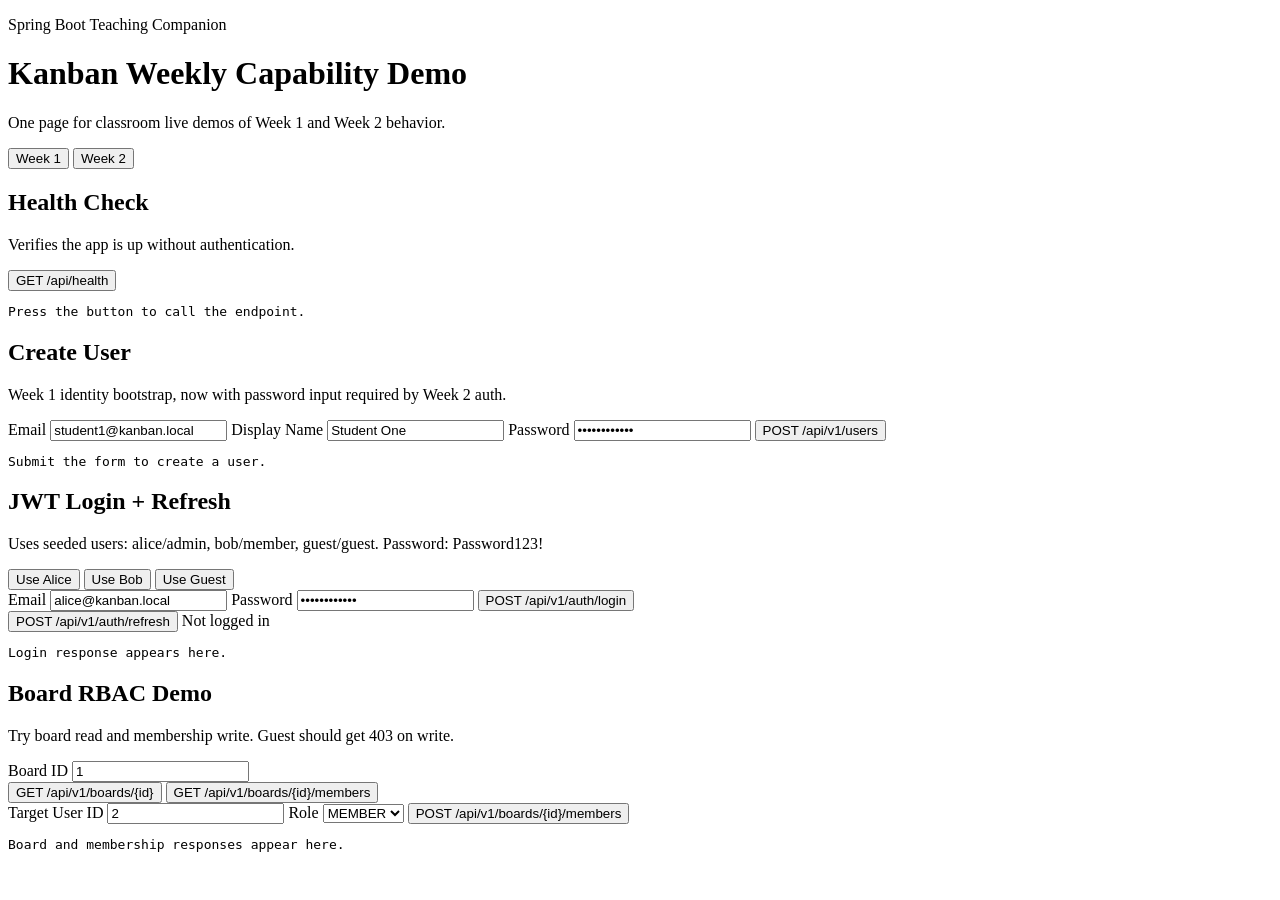
==== src/main/resources/static/teaching-demo.html @ 4aebefaa "add html." ====
<!doctype html>
<html lang="en">
<head>
    <meta charset="UTF-8">
    <meta name="viewport" content="width=device-width, initial-scale=1.0">
    <title>Kanban Teaching Demo</title>
    <link rel="stylesheet" href="/assets/teaching-demo.css">
</head>
<body>
<main class="page">
    <header class="hero">
        <p class="eyebrow">Spring Boot Teaching Companion</p>
        <h1>Kanban Weekly Capability Demo</h1>
        <p class="subtitle">One page for classroom live demos of Week 1 and Week 2 behavior.</p>
        <div class="week-switch" role="tablist" aria-label="Week selector">
            <button id="tab-week1" class="week-tab active" data-week="week1" role="tab" aria-selected="true">Week 1</button>
            <button id="tab-week2" class="week-tab" data-week="week2" role="tab" aria-selected="false">Week 2</button>
        </div>
    </header>

    <section id="week1" class="week-panel active" role="tabpanel" aria-labelledby="tab-week1">
        <article class="card">
            <h2>Health Check</h2>
            <p>Verifies the app is up without authentication.</p>
            <button id="week1-health-btn">GET /api/health</button>
            <pre id="week1-health-output" class="output">Press the button to call the endpoint.</pre>
        </article>

        <article class="card">
            <h2>Create User</h2>
            <p>Week 1 identity bootstrap, now with password input required by Week 2 auth.</p>
            <form id="week1-user-form" class="stack">
                <label>Email
                    <input id="week1-email" type="email" value="student1@kanban.local" required>
                </label>
                <label>Display Name
                    <input id="week1-display-name" type="text" value="Student One" required>
                </label>
                <label>Password
                    <input id="week1-password" type="password" value="Password123!" minlength="8" required>
                </label>
                <button type="submit">POST /api/v1/users</button>
            </form>
            <pre id="week1-user-output" class="output">Submit the form to create a user.</pre>
        </article>
    </section>

    <section id="week2" class="week-panel" role="tabpanel" aria-labelledby="tab-week2">
        <article class="card">
            <h2>JWT Login + Refresh</h2>
            <p>Uses seeded users: alice/admin, bob/member, guest/guest. Password: Password123!</p>
            <div class="inline-actions">
                <button class="preset-btn" data-email="alice@kanban.local">Use Alice</button>
                <button class="preset-btn" data-email="bob@kanban.local">Use Bob</button>
                <button class="preset-btn" data-email="guest@kanban.local">Use Guest</button>
            </div>
            <form id="week2-login-form" class="stack">
                <label>Email
                    <input id="week2-email" type="email" value="alice@kanban.local" required>
                </label>
                <label>Password
                    <input id="week2-password" type="password" value="Password123!" minlength="8" required>
                </label>
                <button type="submit">POST /api/v1/auth/login</button>
            </form>
            <div class="inline-actions">
                <button id="week2-refresh-btn">POST /api/v1/auth/refresh</button>
                <span id="week2-auth-state" class="badge">Not logged in</span>
            </div>
            <pre id="week2-auth-output" class="output">Login response appears here.</pre>
        </article>

        <article class="card">
            <h2>Board RBAC Demo</h2>
            <p>Try board read and membership write. Guest should get 403 on write.</p>
            <form id="week2-board-form" class="stack">
                <label>Board ID
                    <input id="week2-board-id" type="number" value="1" min="1" required>
                </label>
                <div class="inline-actions">
                    <button type="button" id="week2-board-btn">GET /api/v1/boards/{id}</button>
                    <button type="button" id="week2-members-btn">GET /api/v1/boards/{id}/members</button>
                </div>
            </form>
            <form id="week2-member-write-form" class="stack">
                <label>Target User ID
                    <input id="week2-target-user" type="number" value="2" min="1" required>
                </label>
                <label>Role
                    <select id="week2-role">
                        <option>ADMIN</option>
                        <option selected>MEMBER</option>
                        <option>GUEST</option>
                    </select>
                </label>
                <button type="submit">POST /api/v1/boards/{id}/members</button>
            </form>
            <pre id="week2-board-output" class="output">Board and membership responses appear here.</pre>
        </article>
    </section>
</main>
<script src="/assets/teaching-demo.js"></script>
</body>
</html>
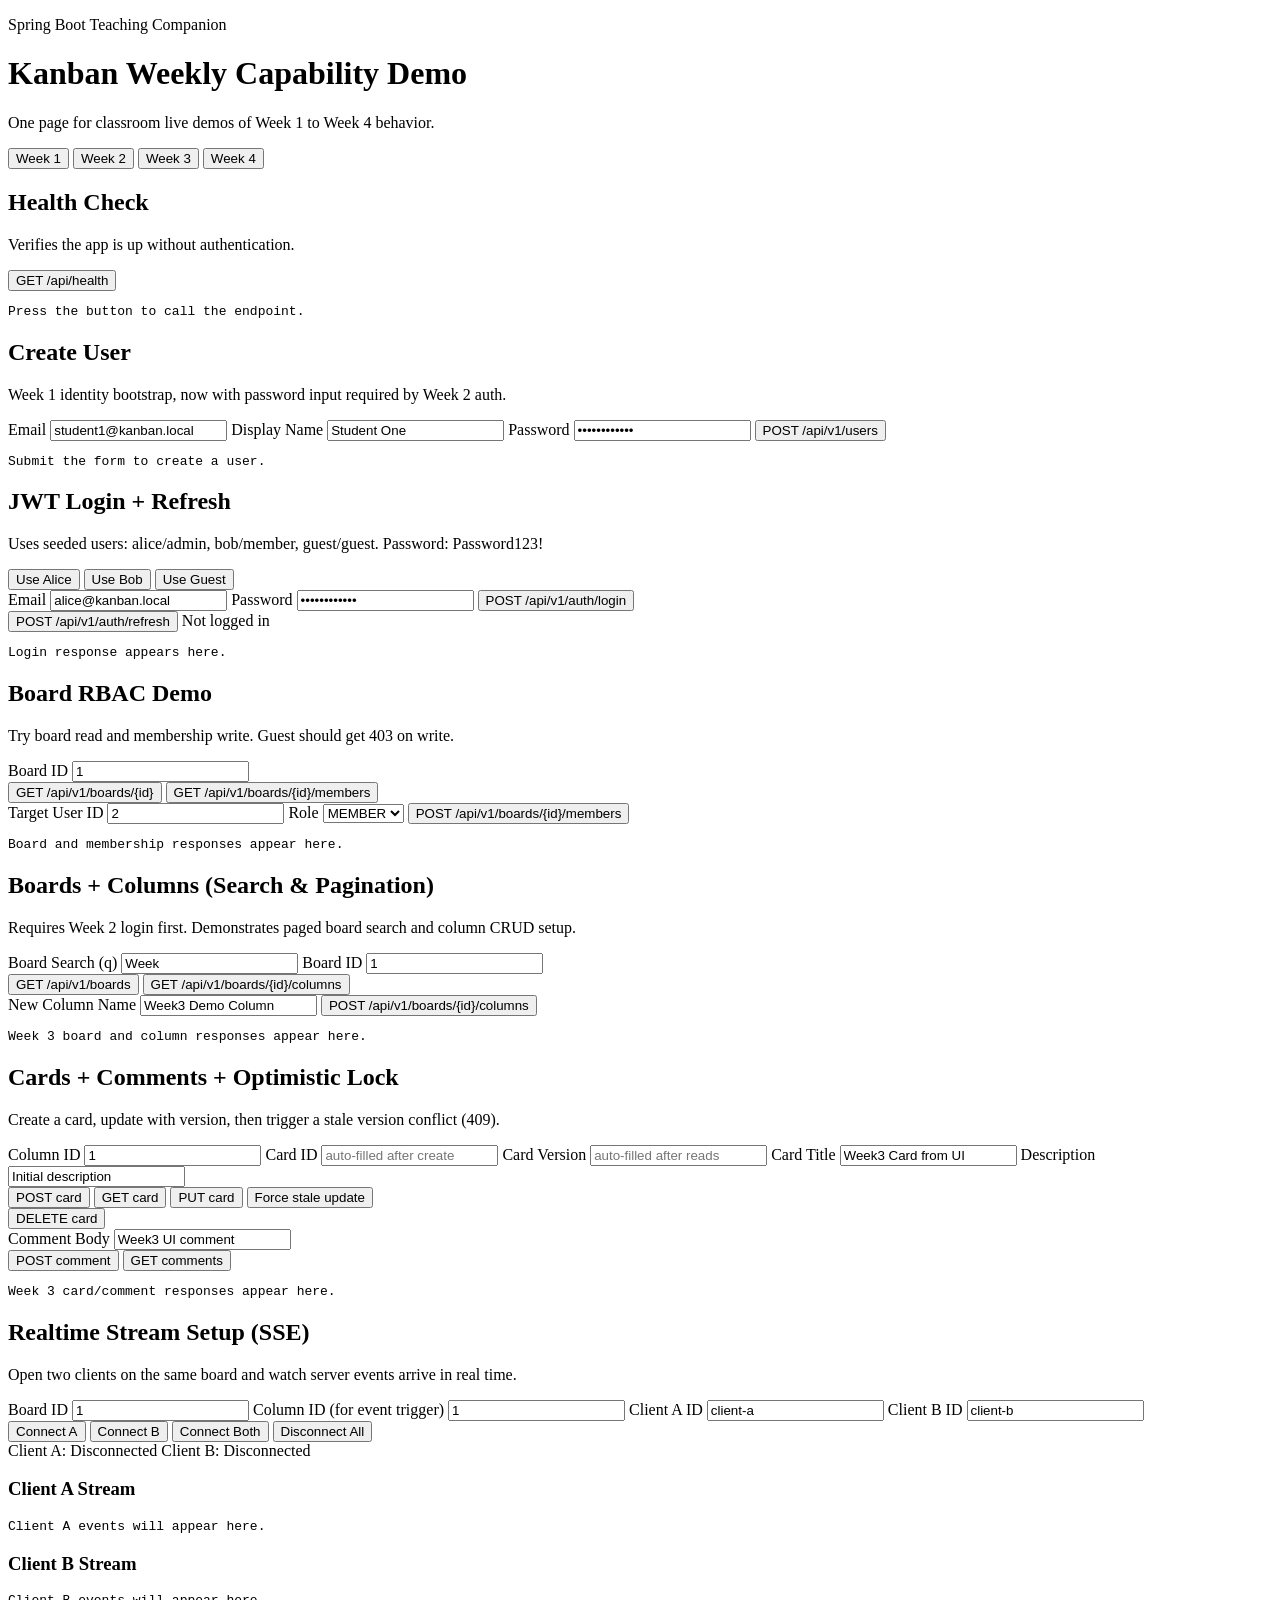
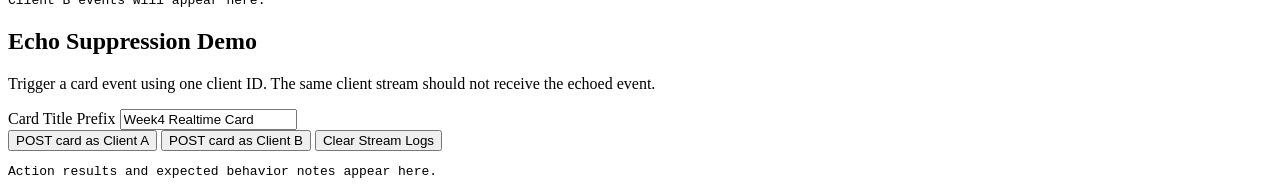
==== commit 43d853f6: "Week 3 & week 4." ====
--- a/src/main/resources/static/teaching-demo.html
+++ b/src/main/resources/static/teaching-demo.html
@@ -11,10 +11,12 @@
     <header class="hero">
         <p class="eyebrow">Spring Boot Teaching Companion</p>
         <h1>Kanban Weekly Capability Demo</h1>
-        <p class="subtitle">One page for classroom live demos of Week 1 and Week 2 behavior.</p>
+        <p class="subtitle">One page for classroom live demos of Week 1 to Week 4 behavior.</p>
         <div class="week-switch" role="tablist" aria-label="Week selector">
             <button id="tab-week1" class="week-tab active" data-week="week1" role="tab" aria-selected="true">Week 1</button>
             <button id="tab-week2" class="week-tab" data-week="week2" role="tab" aria-selected="false">Week 2</button>
+            <button id="tab-week3" class="week-tab" data-week="week3" role="tab" aria-selected="false">Week 3</button>
+            <button id="tab-week4" class="week-tab" data-week="week4" role="tab" aria-selected="false">Week 4</button>
         </div>
     </header>
 
@@ -98,6 +100,128 @@
             <pre id="week2-board-output" class="output">Board and membership responses appear here.</pre>
         </article>
     </section>
+
+    <section id="week3" class="week-panel" role="tabpanel" aria-labelledby="tab-week3">
+        <article class="card">
+            <h2>Boards + Columns (Search & Pagination)</h2>
+            <p>Requires Week 2 login first. Demonstrates paged board search and column CRUD setup.</p>
+            <form id="week3-board-search-form" class="stack">
+                <label>Board Search (q)
+                    <input id="week3-board-query" type="text" value="Week">
+                </label>
+                <label>Board ID
+                    <input id="week3-board-id" type="number" value="1" min="1" required>
+                </label>
+                <div class="inline-actions">
+                    <button type="button" id="week3-search-boards-btn">GET /api/v1/boards</button>
+                    <button type="button" id="week3-list-columns-btn">GET /api/v1/boards/{id}/columns</button>
+                </div>
+            </form>
+            <form id="week3-create-column-form" class="stack">
+                <label>New Column Name
+                    <input id="week3-column-name" type="text" value="Week3 Demo Column" required>
+                </label>
+                <button type="submit">POST /api/v1/boards/{id}/columns</button>
+            </form>
+            <pre id="week3-board-output" class="output">Week 3 board and column responses appear here.</pre>
+        </article>
+
+        <article class="card">
+            <h2>Cards + Comments + Optimistic Lock</h2>
+            <p>Create a card, update with version, then trigger a stale version conflict (409).</p>
+            <form id="week3-card-form" class="stack">
+                <label>Column ID
+                    <input id="week3-column-id" type="number" value="1" min="1" required>
+                </label>
+                <label>Card ID
+                    <input id="week3-card-id" type="number" value="" min="1" placeholder="auto-filled after create">
+                </label>
+                <label>Card Version
+                    <input id="week3-card-version" type="number" value="" min="0" placeholder="auto-filled after reads">
+                </label>
+                <label>Card Title
+                    <input id="week3-card-title" type="text" value="Week3 Card from UI" required>
+                </label>
+                <label>Description
+                    <input id="week3-card-description" type="text" value="Initial description">
+                </label>
+                <div class="inline-actions">
+                    <button type="button" id="week3-create-card-btn">POST card</button>
+                    <button type="button" id="week3-get-card-btn">GET card</button>
+                    <button type="button" id="week3-update-card-btn">PUT card</button>
+                    <button type="button" id="week3-stale-update-btn">Force stale update</button>
+                </div>
+                <button type="button" id="week3-delete-card-btn">DELETE card</button>
+            </form>
+            <form id="week3-comment-form" class="stack">
+                <label>Comment Body
+                    <input id="week3-comment-body" type="text" value="Week3 UI comment" required>
+                </label>
+                <div class="inline-actions">
+                    <button type="button" id="week3-create-comment-btn">POST comment</button>
+                    <button type="button" id="week3-list-comments-btn">GET comments</button>
+                </div>
+            </form>
+            <pre id="week3-card-output" class="output">Week 3 card/comment responses appear here.</pre>
+        </article>
+    </section>
+
+    <section id="week4" class="week-panel" role="tabpanel" aria-labelledby="tab-week4">
+        <article class="card">
+            <h2>Realtime Stream Setup (SSE)</h2>
+            <p>Open two clients on the same board and watch server events arrive in real time.</p>
+            <form id="week4-stream-form" class="stack">
+                <label>Board ID
+                    <input id="week4-board-id" type="number" value="1" min="1" required>
+                </label>
+                <label>Column ID (for event trigger)
+                    <input id="week4-column-id" type="number" value="1" min="1" required>
+                </label>
+                <label>Client A ID
+                    <input id="week4-client-a-id" type="text" value="client-a" required>
+                </label>
+                <label>Client B ID
+                    <input id="week4-client-b-id" type="text" value="client-b" required>
+                </label>
+                <div class="inline-actions">
+                    <button type="button" id="week4-connect-a-btn">Connect A</button>
+                    <button type="button" id="week4-connect-b-btn">Connect B</button>
+                    <button type="button" id="week4-connect-both-btn">Connect Both</button>
+                    <button type="button" id="week4-disconnect-all-btn">Disconnect All</button>
+                </div>
+            </form>
+            <div class="inline-actions">
+                <span class="badge offline" id="week4-client-a-state">Client A: Disconnected</span>
+                <span class="badge offline" id="week4-client-b-state">Client B: Disconnected</span>
+            </div>
+            <div class="dual-output">
+                <div>
+                    <h3>Client A Stream</h3>
+                    <pre id="week4-client-a-output" class="output">Client A events will appear here.</pre>
+                </div>
+                <div>
+                    <h3>Client B Stream</h3>
+                    <pre id="week4-client-b-output" class="output">Client B events will appear here.</pre>
+                </div>
+            </div>
+        </article>
+
+        <article class="card">
+            <h2>Echo Suppression Demo</h2>
+            <p>Trigger a card event using one client ID. The same client stream should not receive the echoed event.</p>
+            <form id="week4-trigger-form" class="stack">
+                <label>Card Title Prefix
+                    <input id="week4-card-title-prefix" type="text" value="Week4 Realtime Card" required>
+                </label>
+                <div class="inline-actions">
+                    <button type="button" id="week4-create-from-a-btn">POST card as Client A</button>
+                    <button type="button" id="week4-create-from-b-btn">POST card as Client B</button>
+                    <button type="button" id="week4-clear-logs-btn">Clear Stream Logs</button>
+                </div>
+            </form>
+            <pre id="week4-action-output" class="output">Action results and expected behavior notes appear here.</pre>
+        </article>
+    </section>
 </main>
 <script src="/assets/teaching-demo.js"></script>
 </body>
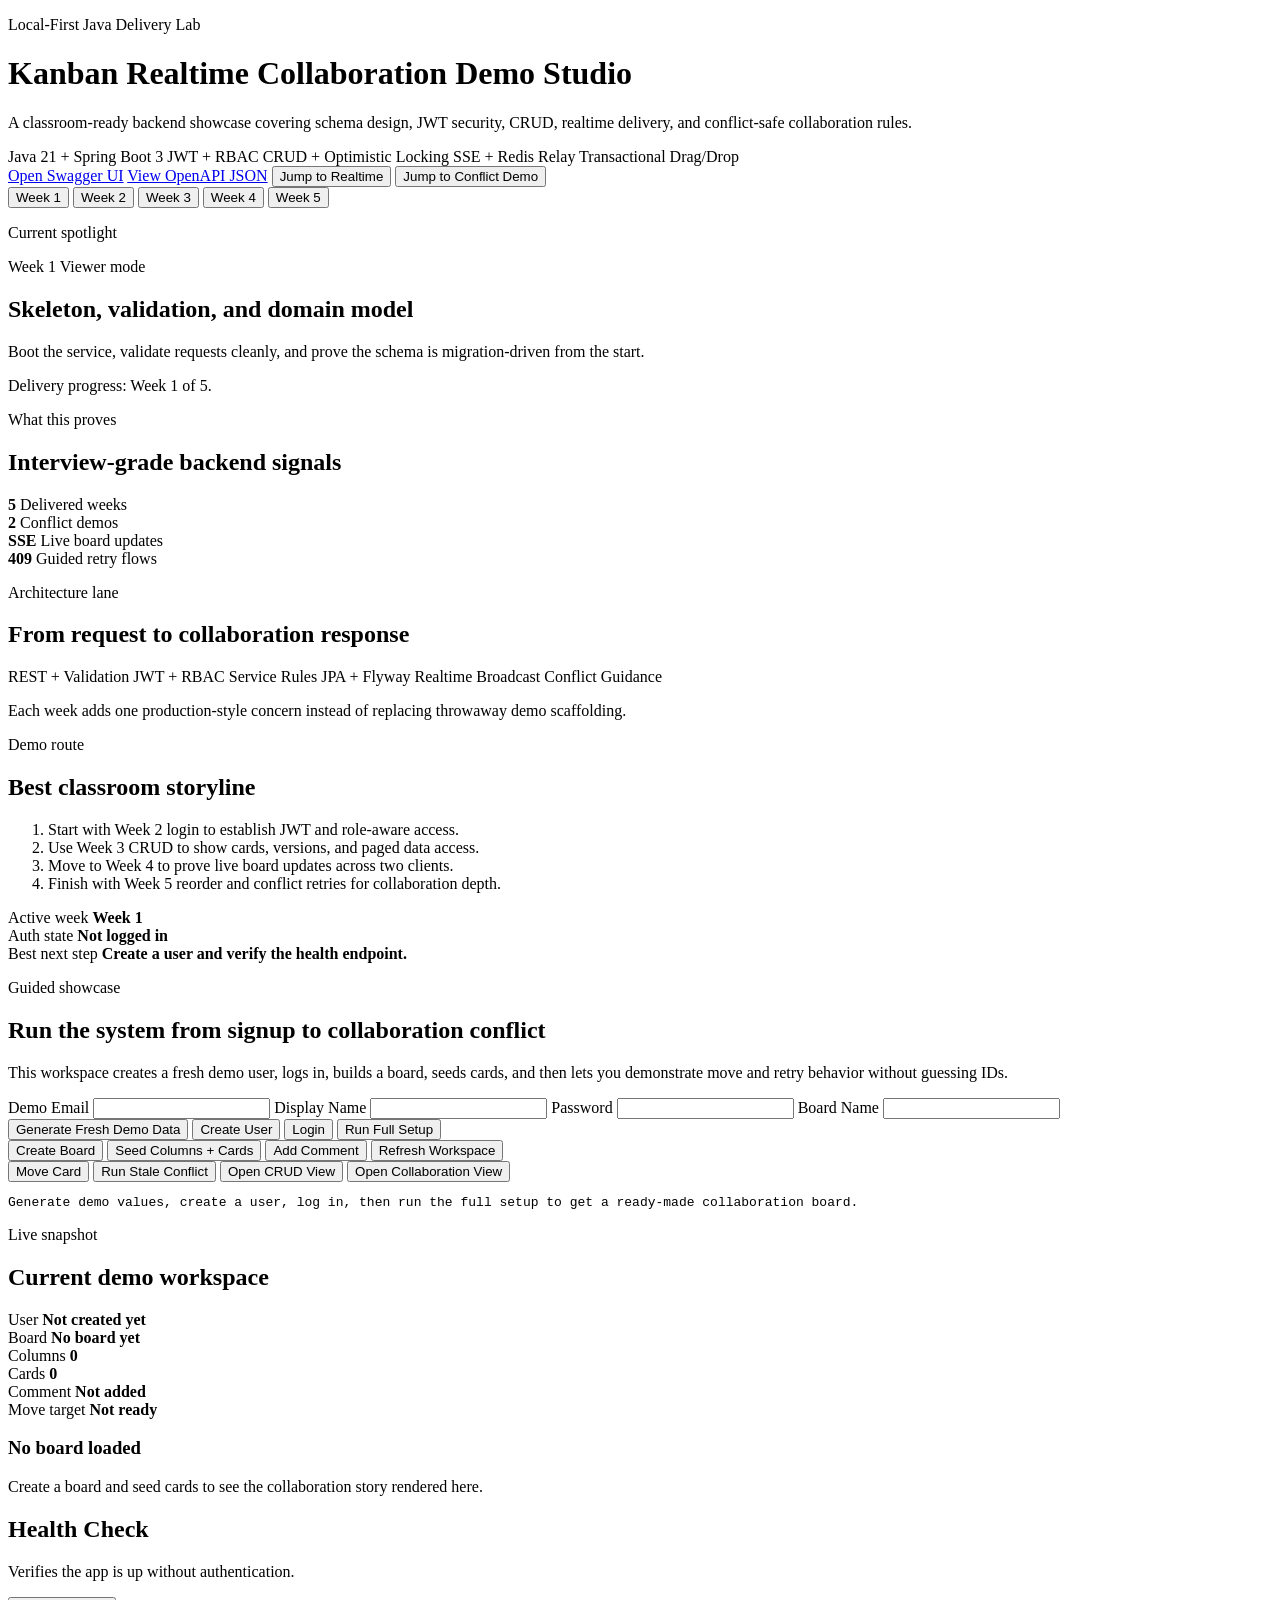
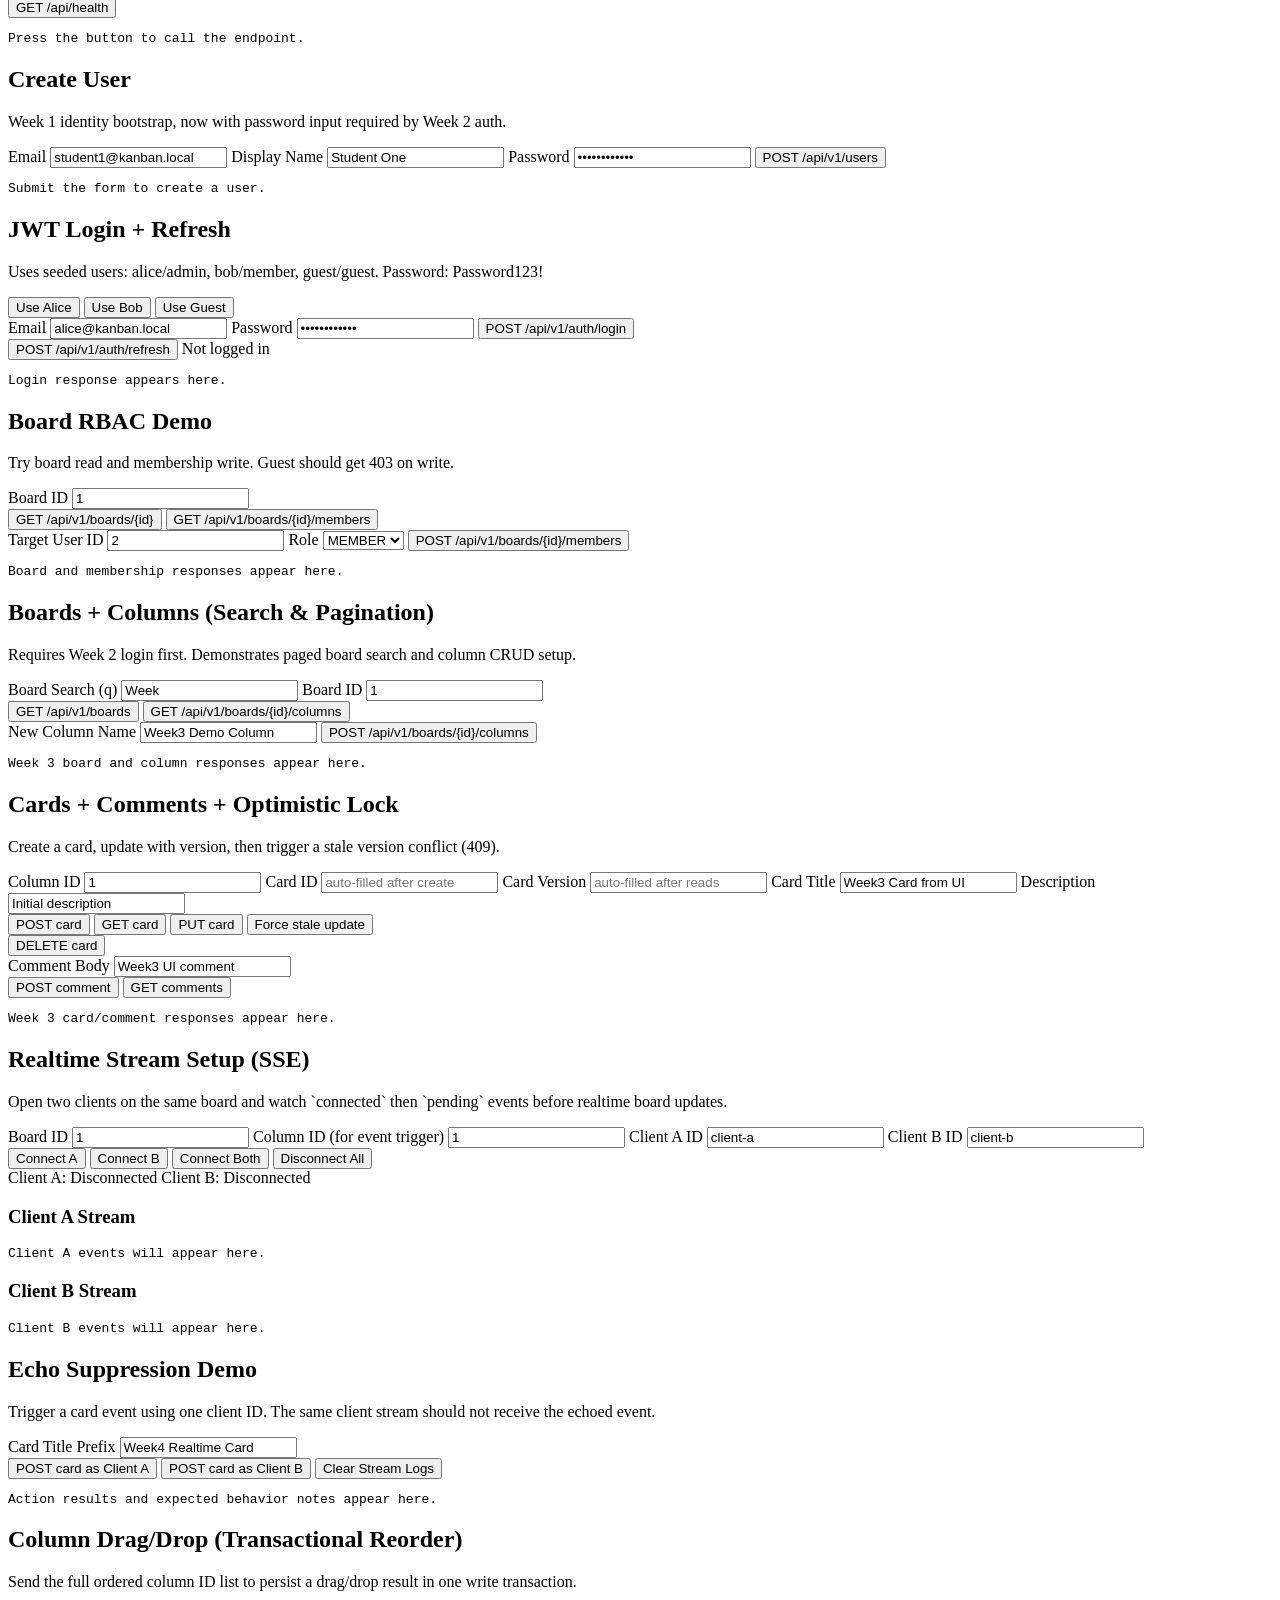
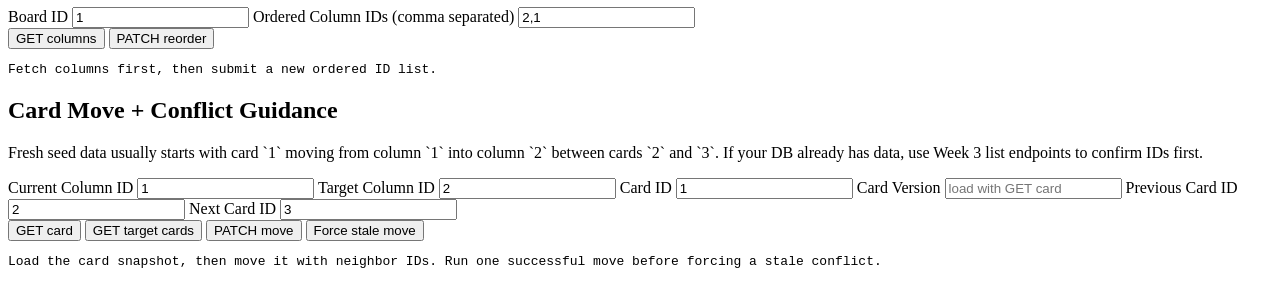
==== commit c2759544: "week 5." ====
--- a/src/main/resources/static/teaching-demo.html
+++ b/src/main/resources/static/teaching-demo.html
@@ -9,16 +9,198 @@
 <body>
 <main class="page">
     <header class="hero">
-        <p class="eyebrow">Spring Boot Teaching Companion</p>
-        <h1>Kanban Weekly Capability Demo</h1>
-        <p class="subtitle">One page for classroom live demos of Week 1 to Week 4 behavior.</p>
-        <div class="week-switch" role="tablist" aria-label="Week selector">
-            <button id="tab-week1" class="week-tab active" data-week="week1" role="tab" aria-selected="true">Week 1</button>
-            <button id="tab-week2" class="week-tab" data-week="week2" role="tab" aria-selected="false">Week 2</button>
-            <button id="tab-week3" class="week-tab" data-week="week3" role="tab" aria-selected="false">Week 3</button>
-            <button id="tab-week4" class="week-tab" data-week="week4" role="tab" aria-selected="false">Week 4</button>
+        <div class="hero-copy">
+            <p class="eyebrow">Local-First Java Delivery Lab</p>
+            <h1>Kanban Realtime Collaboration Demo Studio</h1>
+            <p class="subtitle">A classroom-ready backend showcase covering schema design, JWT security, CRUD, realtime delivery, and conflict-safe collaboration rules.</p>
+            <div class="capability-ribbon" aria-label="Project strengths">
+                <span class="capability-pill">Java 21 + Spring Boot 3</span>
+                <span class="capability-pill">JWT + RBAC</span>
+                <span class="capability-pill">CRUD + Optimistic Locking</span>
+                <span class="capability-pill">SSE + Redis Relay</span>
+                <span class="capability-pill">Transactional Drag/Drop</span>
+            </div>
+            <div class="hero-actions">
+                <a class="action-link" href="/swagger-ui.html" target="_blank" rel="noreferrer">Open Swagger UI</a>
+                <a class="action-link muted" href="/v3/api-docs" target="_blank" rel="noreferrer">View OpenAPI JSON</a>
+                <button type="button" class="action-link action-link--button" data-target-week="week4">Jump to Realtime</button>
+                <button type="button" class="action-link action-link--button" data-target-week="week5">Jump to Conflict Demo</button>
+            </div>
+            <div class="week-switch" role="tablist" aria-label="Week selector">
+                <button id="tab-week1" class="week-tab active" data-week="week1" role="tab" aria-selected="true">Week 1</button>
+                <button id="tab-week2" class="week-tab" data-week="week2" role="tab" aria-selected="false">Week 2</button>
+                <button id="tab-week3" class="week-tab" data-week="week3" role="tab" aria-selected="false">Week 3</button>
+                <button id="tab-week4" class="week-tab" data-week="week4" role="tab" aria-selected="false">Week 4</button>
+                <button id="tab-week5" class="week-tab" data-week="week5" role="tab" aria-selected="false">Week 5</button>
+            </div>
         </div>
+        <aside class="hero-spotlight" aria-label="Current week spotlight">
+            <p class="section-kicker">Current spotlight</p>
+            <div class="spotlight-meta">
+                <span id="spotlight-week-label" class="spotlight-chip">Week 1</span>
+                <span id="spotlight-auth" class="spotlight-chip spotlight-chip--soft">Viewer mode</span>
+            </div>
+            <h2 id="spotlight-title">Skeleton, validation, and domain model</h2>
+            <p id="spotlight-summary" class="spotlight-summary">Boot the service, validate requests cleanly, and prove the schema is migration-driven from the start.</p>
+            <div class="progress-block">
+                <div class="progress-track" aria-hidden="true">
+                    <span id="spotlight-progress" class="progress-fill"></span>
+                </div>
+                <p id="spotlight-progress-copy" class="progress-copy">Delivery progress: Week 1 of 5.</p>
+            </div>
+            <div id="spotlight-tags" class="spotlight-tags" aria-label="Current week technologies"></div>
+            <ul id="spotlight-points" class="spotlight-points"></ul>
+        </aside>
     </header>
+
+    <section class="proof-grid" aria-label="Project overview">
+        <article class="proof-card">
+            <p class="section-kicker">What this proves</p>
+            <h2>Interview-grade backend signals</h2>
+            <div class="metric-grid">
+                <div class="metric-tile">
+                    <strong>5</strong>
+                    <span>Delivered weeks</span>
+                </div>
+                <div class="metric-tile">
+                    <strong>2</strong>
+                    <span>Conflict demos</span>
+                </div>
+                <div class="metric-tile">
+                    <strong>SSE</strong>
+                    <span>Live board updates</span>
+                </div>
+                <div class="metric-tile">
+                    <strong>409</strong>
+                    <span>Guided retry flows</span>
+                </div>
+            </div>
+        </article>
+
+        <article class="proof-card">
+            <p class="section-kicker">Architecture lane</p>
+            <h2>From request to collaboration response</h2>
+            <div class="flow-lane" aria-label="Architecture flow">
+                <span class="flow-node">REST + Validation</span>
+                <span class="flow-node">JWT + RBAC</span>
+                <span class="flow-node">Service Rules</span>
+                <span class="flow-node">JPA + Flyway</span>
+                <span class="flow-node">Realtime Broadcast</span>
+                <span class="flow-node">Conflict Guidance</span>
+            </div>
+            <p class="support-copy">Each week adds one production-style concern instead of replacing throwaway demo scaffolding.</p>
+        </article>
+
+        <article class="proof-card">
+            <p class="section-kicker">Demo route</p>
+            <h2>Best classroom storyline</h2>
+            <ol class="route-list">
+                <li>Start with Week 2 login to establish JWT and role-aware access.</li>
+                <li>Use Week 3 CRUD to show cards, versions, and paged data access.</li>
+                <li>Move to Week 4 to prove live board updates across two clients.</li>
+                <li>Finish with Week 5 reorder and conflict retries for collaboration depth.</li>
+            </ol>
+        </article>
+    </section>
+
+    <section class="studio-bar" aria-label="Current studio status">
+        <div class="studio-chip">
+            <span class="studio-label">Active week</span>
+            <strong id="active-week-name">Week 1</strong>
+        </div>
+        <div class="studio-chip">
+            <span class="studio-label">Auth state</span>
+            <strong id="hero-auth-summary">Not logged in</strong>
+        </div>
+        <div class="studio-chip">
+            <span class="studio-label">Best next step</span>
+            <strong id="next-step-copy">Create a user and verify the health endpoint.</strong>
+        </div>
+    </section>
+
+    <section class="workspace-grid" aria-label="Guided showcase workspace">
+        <article class="workspace-card workspace-card--controls">
+            <p class="section-kicker">Guided showcase</p>
+            <h2>Run the system from signup to collaboration conflict</h2>
+            <p class="support-copy">This workspace creates a fresh demo user, logs in, builds a board, seeds cards, and then lets you demonstrate move and retry behavior without guessing IDs.</p>
+
+            <form id="showcase-identity-form" class="stack">
+                <label>Demo Email
+                    <input id="showcase-email" type="email" required>
+                </label>
+                <label>Display Name
+                    <input id="showcase-display-name" type="text" required>
+                </label>
+                <label>Password
+                    <input id="showcase-password" type="password" minlength="8" required>
+                </label>
+                <label>Board Name
+                    <input id="showcase-board-name" type="text" required>
+                </label>
+            </form>
+
+            <div class="inline-actions">
+                <button type="button" id="showcase-generate-btn">Generate Fresh Demo Data</button>
+                <button type="button" id="showcase-create-user-btn">Create User</button>
+                <button type="button" id="showcase-login-btn">Login</button>
+                <button type="button" id="showcase-setup-btn">Run Full Setup</button>
+            </div>
+
+            <div class="inline-actions">
+                <button type="button" id="showcase-create-board-btn">Create Board</button>
+                <button type="button" id="showcase-seed-board-btn">Seed Columns + Cards</button>
+                <button type="button" id="showcase-comment-btn">Add Comment</button>
+                <button type="button" id="showcase-refresh-btn">Refresh Workspace</button>
+            </div>
+
+            <div class="inline-actions">
+                <button type="button" id="showcase-move-btn">Move Card</button>
+                <button type="button" id="showcase-conflict-btn">Run Stale Conflict</button>
+                <button type="button" id="showcase-open-week3-btn">Open CRUD View</button>
+                <button type="button" id="showcase-open-week5-btn">Open Collaboration View</button>
+            </div>
+
+            <pre id="showcase-output" class="output">Generate demo values, create a user, log in, then run the full setup to get a ready-made collaboration board.</pre>
+        </article>
+
+        <article class="workspace-card workspace-card--snapshot">
+            <p class="section-kicker">Live snapshot</p>
+            <h2>Current demo workspace</h2>
+            <div class="resource-grid" aria-label="Tracked resources">
+                <div class="resource-tile">
+                    <span class="resource-label">User</span>
+                    <strong id="showcase-user-summary">Not created yet</strong>
+                </div>
+                <div class="resource-tile">
+                    <span class="resource-label">Board</span>
+                    <strong id="showcase-board-summary">No board yet</strong>
+                </div>
+                <div class="resource-tile">
+                    <span class="resource-label">Columns</span>
+                    <strong id="showcase-column-summary">0</strong>
+                </div>
+                <div class="resource-tile">
+                    <span class="resource-label">Cards</span>
+                    <strong id="showcase-card-summary">0</strong>
+                </div>
+                <div class="resource-tile">
+                    <span class="resource-label">Comment</span>
+                    <strong id="showcase-comment-summary">Not added</strong>
+                </div>
+                <div class="resource-tile">
+                    <span class="resource-label">Move target</span>
+                    <strong id="showcase-move-summary">Not ready</strong>
+                </div>
+            </div>
+
+            <div id="showcase-board-view" class="board-lanes" aria-label="Board lanes preview">
+                <div class="lane lane--empty">
+                    <h3>No board loaded</h3>
+                    <p>Create a board and seed cards to see the collaboration story rendered here.</p>
+                </div>
+            </div>
+        </article>
+    </section>
 
     <section id="week1" class="week-panel active" role="tabpanel" aria-labelledby="tab-week1">
         <article class="card">
@@ -169,7 +351,7 @@
     <section id="week4" class="week-panel" role="tabpanel" aria-labelledby="tab-week4">
         <article class="card">
             <h2>Realtime Stream Setup (SSE)</h2>
-            <p>Open two clients on the same board and watch server events arrive in real time.</p>
+            <p>Open two clients on the same board and watch `connected` then `pending` events before realtime board updates.</p>
             <form id="week4-stream-form" class="stack">
                 <label>Board ID
                     <input id="week4-board-id" type="number" value="1" min="1" required>
@@ -222,6 +404,58 @@
             <pre id="week4-action-output" class="output">Action results and expected behavior notes appear here.</pre>
         </article>
     </section>
+
+    <section id="week5" class="week-panel" role="tabpanel" aria-labelledby="tab-week5">
+        <article class="card">
+            <h2>Column Drag/Drop (Transactional Reorder)</h2>
+            <p>Send the full ordered column ID list to persist a drag/drop result in one write transaction.</p>
+            <form id="week5-column-form" class="stack">
+                <label>Board ID
+                    <input id="week5-board-id" type="number" value="1" min="1" required>
+                </label>
+                <label>Ordered Column IDs (comma separated)
+                    <input id="week5-column-order" type="text" value="2,1" placeholder="e.g. 3,1,2" required>
+                </label>
+                <div class="inline-actions">
+                    <button type="button" id="week5-list-columns-btn">GET columns</button>
+                    <button type="submit">PATCH reorder</button>
+                </div>
+            </form>
+            <pre id="week5-column-output" class="output">Fetch columns first, then submit a new ordered ID list.</pre>
+        </article>
+
+        <article class="card">
+            <h2>Card Move + Conflict Guidance</h2>
+            <p>Fresh seed data usually starts with card `1` moving from column `1` into column `2` between cards `2` and `3`. If your DB already has data, use Week 3 list endpoints to confirm IDs first.</p>
+            <form id="week5-move-form" class="stack">
+                <label>Current Column ID
+                    <input id="week5-source-column-id" type="number" value="1" min="1" required>
+                </label>
+                <label>Target Column ID
+                    <input id="week5-target-column-id" type="number" value="2" min="1" required>
+                </label>
+                <label>Card ID
+                    <input id="week5-card-id" type="number" value="1" min="1" required>
+                </label>
+                <label>Card Version
+                    <input id="week5-card-version" type="number" value="" min="0" placeholder="load with GET card">
+                </label>
+                <label>Previous Card ID
+                    <input id="week5-previous-card-id" type="number" value="2" min="1">
+                </label>
+                <label>Next Card ID
+                    <input id="week5-next-card-id" type="number" value="3" min="1">
+                </label>
+                <div class="inline-actions">
+                    <button type="button" id="week5-get-card-btn">GET card</button>
+                    <button type="button" id="week5-list-target-cards-btn">GET target cards</button>
+                    <button type="button" id="week5-move-card-btn">PATCH move</button>
+                    <button type="button" id="week5-stale-move-btn">Force stale move</button>
+                </div>
+            </form>
+            <pre id="week5-move-output" class="output">Load the card snapshot, then move it with neighbor IDs. Run one successful move before forcing a stale conflict.</pre>
+        </article>
+    </section>
 </main>
 <script src="/assets/teaching-demo.js"></script>
 </body>
